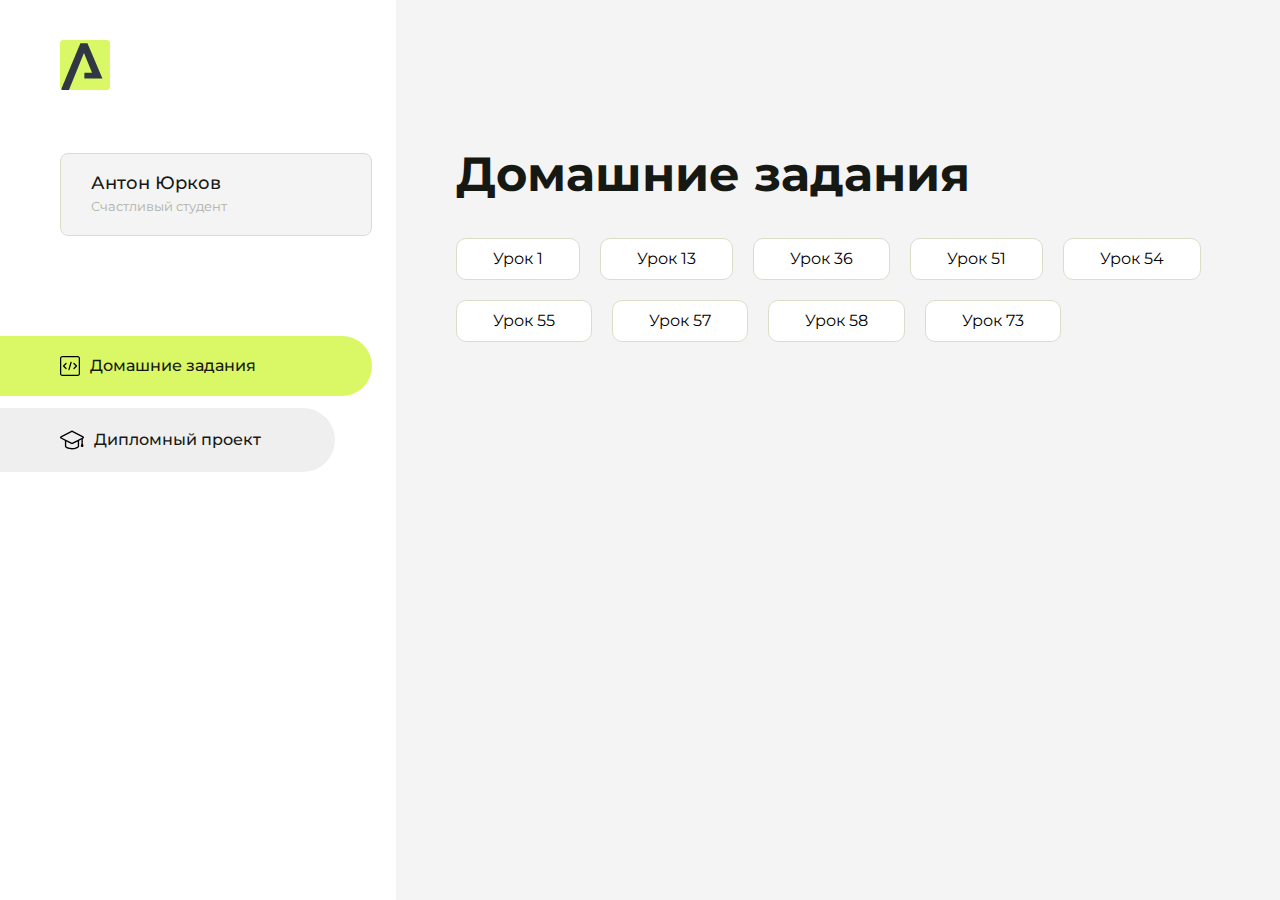
==== index.html @ 783f37b5 "Update index.html" ====
<!DOCTYPE html>
<html lang="en">
<head>
    <meta charset="UTF-8">
    <meta name="viewport" content="width=device-width, initial-scale=1.0">
    <title>Домашняя работа</title>
    <link rel="shortcut icon" href="src/logo.ico" type="image/x-icon">
    <link rel="preconnect" href="https://fonts.googleapis.com">
    <link rel="preconnect" href="https://fonts.gstatic.com" crossorigin>
    <link href="https://fonts.googleapis.com/css2?family=Montserrat:wght@400;500;700&family=Rubik:wght@500&display=swap"
          rel="stylesheet">
    <link rel="stylesheet" href="src/style.css">
</head>
<body id="body">
<div class="overlay" id="overlay"></div>
<div class="layout">
    <div class="burger" id="burger">
        <svg viewBox="0 0 24 24" fill="none" xmlns="http://www.w3.org/2000/svg">
            <g id="SVGRepo_bgCarrier" stroke-width="0"></g>
            <g id="SVGRepo_tracerCarrier" stroke-linecap="round" stroke-linejoin="round"></g>
            <g id="SVGRepo_iconCarrier">
                <path d="M4 18L20 18" stroke="#DAF765" stroke-width="2" stroke-linecap="round"></path>
                <path d="M4 12L20 12" stroke="#DAF765" stroke-width="2" stroke-linecap="round"></path>
                <path d="M4 6L20 6" stroke="#DAF765" stroke-width="2" stroke-linecap="round"></path>
            </g>
        </svg>
    </div>
    <aside class="sidebar" id="sidebar">
        <div class="sidebar__inner">
            <div class="logo">
                <svg width="50" height="50" viewBox="0 0 50 50" fill="none" xmlns="http://www.w3.org/2000/svg">
                    <g clip-path="url(#clip0_513_74730)">
                        <path d="M46.17 -0.257004H3.83C1.57281 -0.257004 -0.257 1.57281 -0.257 3.83V46.17C-0.257 48.4272 1.57281 50.257 3.83 50.257H46.17C48.4272 50.257 50.257 48.4272 50.257 46.17V3.83C50.257 1.57281 48.4272 -0.257004 46.17 -0.257004Z"
                              fill="#DAF765"/>
                        <path d="M24.375 38.4H42.461L27.441 3.1585H20.4355C20.4355 3.1585 6.7895 35.881 1.1945 49.294C2.015 50.0275 3.0945 50.257 3.6945 50.257H8.8445L23.954 13.07L32.0465 32.8285H24.375V38.4Z"
                              fill="#323843"/>
                    </g>
                    <defs>
                        <clipPath id="clip0_513_74730">
                            <rect width="50" height="50" fill="white"/>
                        </clipPath>
                    </defs>
                </svg>
            </div>
            <div class="sidebar__user">
                <div class="sidebar__name">Антон Юрков</div>
                <div class="sidebar__text">Счастливый студент</div>
            </div>
            <div class="sidebar__tabs">
                <div class="sidebar__item">
                    <button class="sidebar__button active" id="tasks">
                        <svg xmlns="http://www.w3.org/2000/svg" width="20" height="20" viewBox="0 0 20 20" fill="none">
                            <g clip-path="url(#clip0_704_74543)">
                                <path d="M17.7083 20H2.29167C1.0275 20 0 18.9725 0 17.7083V2.29167C0 1.0275 1.0275 0 2.29167 0H17.7083C18.9725 0 20 1.0275 20 2.29167V17.7083C20 18.9725 18.9725 20 17.7083 20ZM2.29167 1.25C1.7175 1.25 1.25 1.7175 1.25 2.29167V17.7083C1.25 18.2825 1.7175 18.75 2.29167 18.75H17.7083C18.2825 18.75 18.75 18.2825 18.75 17.7083V2.29167C18.75 1.7175 18.2825 1.25 17.7083 1.25H2.29167Z"
                                      fill="black"/>
                                <path d="M6.04167 13.125C5.88167 13.125 5.72167 13.0642 5.6 12.9417L3.1 10.4417C2.85583 10.1975 2.85583 9.80167 3.1 9.5575L5.6 7.0575C5.84417 6.81333 6.24 6.81333 6.48417 7.0575C6.72833 7.30167 6.72833 7.6975 6.48417 7.94167L4.42583 10L6.48417 12.0583C6.72833 12.3025 6.72833 12.6983 6.48417 12.9425C6.36167 13.0642 6.20167 13.125 6.04167 13.125Z"
                                      fill="black"/>
                                <path d="M8.95833 14.1667C8.9 14.1667 8.84 14.1583 8.78167 14.1417C8.45083 14.0442 8.26083 13.6967 8.35833 13.3658L10.4417 6.28251C10.5392 5.95084 10.8892 5.76417 11.2175 5.85917C11.5483 5.95667 11.7383 6.30417 11.6408 6.63501L9.5575 13.7183C9.47833 13.9908 9.22833 14.1667 8.95833 14.1667Z"
                                      fill="black"/>
                                <path d="M13.9583 13.125C13.7983 13.125 13.6383 13.0642 13.5167 12.9417C13.2725 12.6975 13.2725 12.3017 13.5167 12.0575L15.575 9.99916L13.5167 7.94083C13.2725 7.69666 13.2725 7.30083 13.5167 7.05666C13.7608 6.81249 14.1567 6.81249 14.4008 7.05666L16.9008 9.55666C17.145 9.80083 17.145 10.1967 16.9008 10.4408L14.4008 12.9408C14.2783 13.0642 14.1183 13.125 13.9583 13.125Z"
                                      fill="black"/>
                            </g>
                            <defs>
                                <clipPath id="clip0_704_74543">
                                    <rect width="20" height="20" fill="white"/>
                                </clipPath>
                            </defs>
                        </svg>
                        <span>Домашние задания</span></button>
                </div>
                <div class="sidebar__item">
                    <button class="sidebar__button" id="diplom">
                        <svg xmlns="http://www.w3.org/2000/svg" width="24" height="24" viewBox="0 0 24 24" fill="none">
                            <g clip-path="url(#clip0_704_74553)">
                                <path d="M23.2628 10.5971C23.7176 10.365 24 9.90375 24 9.39337C24 8.883 23.7176 8.42175 23.2628 8.18962L12.6135 2.75362C12.2291 2.55824 11.7705 2.55787 11.3854 2.75399L0.736875 8.19C0.282375 8.42175 0 8.883 0 9.39337C0 9.90375 0.282375 10.365 0.736875 10.5971L4.89038 12.7177V18.2074C4.89038 19.8154 8.412 21.393 12 21.393C15.5884 21.393 19.1096 19.815 19.1096 18.2074V12.7174L21.4609 11.517V15.8017L20.901 17.2305C20.7409 17.6389 20.7934 18.0994 21.0405 18.4616C21.2876 18.8246 21.6979 19.041 22.1366 19.041C22.5754 19.041 22.9852 18.8246 23.2324 18.462C23.4795 18.099 23.532 17.6385 23.3719 17.2301L22.8124 15.8021V10.827L23.2628 10.5971ZM17.7623 18.1721C17.6198 18.6375 15.3491 20.0419 12 20.0419C8.65088 20.0419 6.38025 18.6375 6.2415 18.2074V12.3037L6.23887 12.3019C6.23812 12.057 6.1065 11.8207 5.87325 11.7019L1.3515 9.39337L12 3.95737L22.6489 9.39337L12 14.8294L5.87325 11.7019C5.54063 11.5331 4.6695 11.6674 4.5 12C4.33012 12.3322 4.55813 12.5479 4.89038 12.7177L11.3857 16.0331C11.5781 16.1314 11.7889 16.1805 12 16.1805C12.2107 16.1805 12.4222 16.1314 12.6146 16.0331L17.7593 13.407L17.7623 18.1721Z"
                                      fill="black"/>
                            </g>
                            <defs>
                                <clipPath id="clip0_704_74553">
                                    <rect width="24" height="24" fill="white"/>
                                </clipPath>
                            </defs>
                        </svg>
                        <span>Дипломный проект</span></button>
                </div>
            </div>
        </div>

    </aside>
    <div class="content">
        <div class="container">
            <div class="content__block" id="tasksBlock">
                <div class="content__title">Домашние задания</div>
                <ul class="content__list">
                    <li class="content__list-item">
                        <a href="lesson1/index.html">Урок 1</a>
                    </li>
                    <li class="content__list-item">
                        <a href="lesson13/index.html">Урок 13</a>
                    </li>
                    <li class="content__list-item">
                        <a href="lesson36/index.html">Урок 36</a>
                    </li>
                    <li class="content__list-item">
                        <a href="lesson51/index.html">Урок 51</a>
                    </li>
                    <li class="content__list-item">
                        <a href="lesson54/index.html">Урок 54</a>
                    </li>
                    <li class="content__list-item">
                        <a href="lesson55/index.html">Урок 55</a>
                    </li>
                    <li class="content__list-item">
                        <a href="lesson57/index.html">Урок 57</a>
                    </li>
                    <li class="content__list-item">
                        <a href="lesson58/index.html">Урок 58</a>
                    </li>
                    <li class="content__list-item">
                        <a href="lesson73/index.html">Урок 73</a>
                    </li>
                </ul>
            </div>
            <div class="content__block hidden" id="diplomBlock">
                <div class="content__title">Дипломный проект</div>
                <div class="content__list-diplom">
                    <a href="ПАПКА-С-НОМЕРОМ-УРОКА">Ссылка на ДЗ</a>
                </div>
                <div class="content__decor">
                    <div class="content__decor-text">Давай проверим, чему ты научился!</div>
                    <div class="content__decor-img">
                        <img src="src/decor.png" alt="decor">
                    </div>
                </div>
            </div>
        </div>
    </div>
</div>
<script src="src/index.js"></script>
</body>
</html>
---- src/style.css ----
*{padding: 0;margin: 0;border: 0;}
*,*:before,*:after{-webkit-box-sizing: border-box;box-sizing: border-box;}
:focus,:active{outline: none;}
a:focus,a:active{outline: none;}
nav,footer,header,aside{display: block;}
html,body{
    height:100%;width:100%;
    font-size:100%;line-height:1;-ms-text-size-adjust:100%;-moz-text-size-adjust:100%;-webkit-text-size-adjust:100%;}
input,button,textarea{font-family:inherit;}
input::-ms-clear{display: none;}
button{cursor: pointer;}
button::-moz-focus-inner{padding:0;border:0;}
a,a:visited{text-decoration: none;}
a:hover{text-decoration: none;}
ul li{list-style: none;}
img{vertical-align: top;}
h1,h2,h3,h4,h5,h6{font-size:inherit;font-weight: inherit;}
a{color:inherit;}



body {
    font-family: "Montserrat",SansSerif;
    color: black;
}

body.overflow {
    overflow: hidden;
}



.layout {
    display: -webkit-box;
    display: -ms-flexbox;
    display: flex;
    min-height: 100vh;
}

.sidebar {
    padding: 40px 24px 40px 0;
    -ms-flex-negative: 0;
    flex-shrink: 0;
    background-color: white;
}



.content {
    -webkit-box-flex: 1;
    -ms-flex-positive: 1;
    flex-grow: 1;
    background-color: #F4F4F4;
}

.container {
    display: -webkit-box;
    display: -ms-flexbox;
    display: flex;
    -webkit-box-orient: vertical;
    -webkit-box-direction: normal;
    -ms-flex-direction: column;
    flex-direction: column;
    -webkit-box-pack: center;
    -ms-flex-pack: center;
    justify-content: center;
    -webkit-box-align: center;
    -ms-flex-align: center;
    align-items: center;
    padding: 150px 60px 80px 60px;
}


.logo {
    margin-left: 60px;
    margin-bottom: 60px;
}

.sidebar__user {
    background-color: #F4F4F4;
    padding: 20px 30px;
    margin-left: 60px;
    margin-bottom: 100px;
    border-radius: 8px;
    border: 1px solid #DADEC9;
}

.sidebar__name {
    color:#161814;
    font-size: 18px;
    font-weight: 500;
    margin-bottom: 6px;
}

.sidebar__text {
    color: #AFB1A7;
    font-size: 13px;
    font-weight: 400;
    line-height: 130%; /* 16.9px */
}

.sidebar__item {
    width: 372px;
}

.sidebar__button {
    display: -webkit-box;
    display: -ms-flexbox;
    display: flex;
    -webkit-box-align: center;
    -ms-flex-align: center;
    align-items: center;
    gap: 10px;
    padding: 20px 60px;
    margin-bottom: 12px;
    border-radius: 0px 100px 100px 0px;
    -webkit-transition: all .5s;
    -o-transition: all .5s;
    transition: all .5s;
    cursor: pointer;
    width: 90%;
    color:#161814;
    font-size: 16px;
    font-weight: 500;
}

.sidebar__button.active , .sidebar__button:hover {
    width: 100%;
    background-color: #DAF765;
}


.content__title {
    color: #161814;
    font-size: 48px;
    font-weight: 700;
    margin-bottom: 40px;
}

.content__list {
    display: -webkit-box;
    display: -ms-flexbox;
    display: flex;
    -webkit-box-align: center;
    -ms-flex-align: center;
    align-items: center;
    -ms-flex-wrap: wrap;
    flex-wrap: wrap;
    gap: 20px;
}



.content__list-item  {
    cursor: pointer;
    padding: 12px 18px;
    background-color: #fff;
    border-radius: 10px;
    border: 1px solid #DADEC9;
    -webkit-transition: all .3s;
    -o-transition: all .3s;
    transition: all .3s;
}

.content__list-item:hover,.content__list-diplom:hover {
    background-color: #AFB1A7;
}

li a {
    padding: 12px 18px;

}


.content__list-diplom {
    -webkit-transition: all .3s;
    -o-transition: all .3s;
    transition: all .3s;
    display: inline-block;
    padding: 12px 18px;
    background-color: #fff;
    border-radius: 10px;
    border: 1px solid #DADEC9;
}

.content__decor {
    display: -webkit-box;
    display: -ms-flexbox;
    display: flex;
    -webkit-box-align: center;
    -ms-flex-align: center;
    align-items: center;
}

.content__decor-text {
    color:#BEDD44;
    font-size: 36px;
    font-weight: 700;
    line-height: 110%; /* 39.6px */
}

.content__block {
    max-width: 1200px;
}

.content__block.hidden {
    display: none;
}

.content__decor-img img{
    width: 100%;
}

.burger {
    display: none;
    padding: 5px;
    position: fixed;
    top: 3%;
    right: 7%;
    width: 40px;
    height: 40px;
    background-color: #161814;
    border-radius: 50%;
    z-index: 10;
    border: 1px solid #DAF765;
}

@media (max-width: 768px) {
    .burger {
        display: block;
    }

    .sidebar {
        -webkit-transition: all .3s;
        -o-transition: all .3s;
        transition: all .3s;
        -webkit-transform: translateX(-100%);
        -ms-transform: translateX(-100%);
        transform: translateX(-100%);
        position: fixed;
        top: 0;
        left: 0;
        bottom: 0;
        z-index: 5;
    }

    .sidebar.show {
        -webkit-transform: translateX(0%);
        -ms-transform: translateX(0%);
        transform: translateX(0%);
    }

    .overlay {
        opacity: 0;
        pointer-events: none;
        -webkit-transition: all .3s;
        -o-transition: all .3s;
        transition: all .3s;
        position: absolute;
        top: 0;
        right: 0;
        left: 0;
        bottom: 0;
        z-index: 3;
        background-color: #000000e0;
    }

    .overlay.show {
        opacity: 1;
        pointer-events: all;
    }

    .container {
        padding: 40px 20px;
        min-height: 100%;
    }

    .content__decor {
        margin-top: 20px;
        -webkit-box-orient: vertical;
        -webkit-box-direction: normal;
        -ms-flex-direction: column;
        flex-direction: column;
    }
}

@media (max-width: 400px) {
    .sidebar__user {
        margin-left: 0;
    }
}
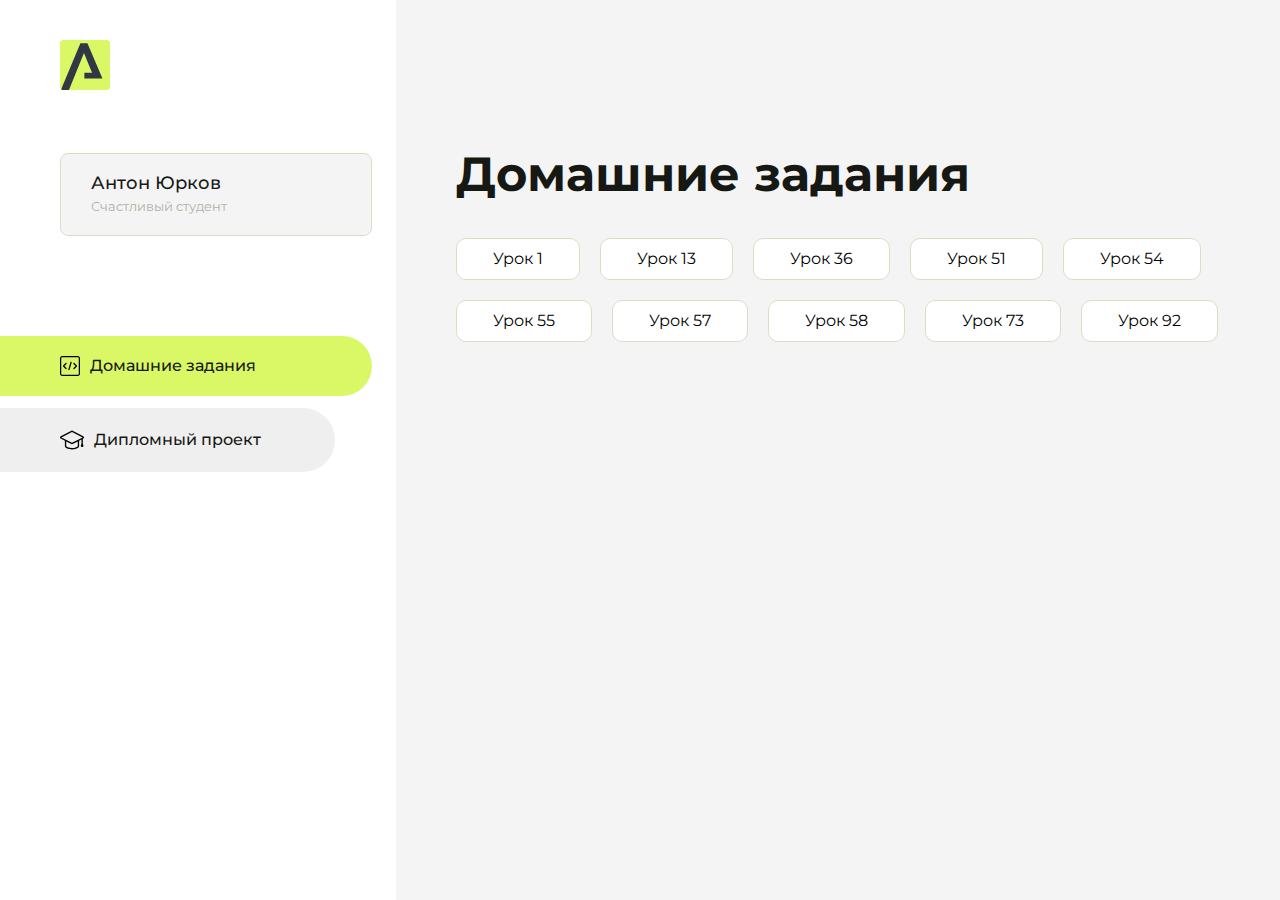
==== commit 10d1a79e: "Update index.html" ====
--- a/index.html
+++ b/index.html
@@ -119,6 +119,9 @@
                     <li class="content__list-item">
                         <a href="lesson73/index.html">Урок 73</a>
                     </li>
+                    <li class="content__list-item">
+                        <a href="lesson92/index.html">Урок 92</a>
+                    </li>
                 </ul>
             </div>
             <div class="content__block hidden" id="diplomBlock">
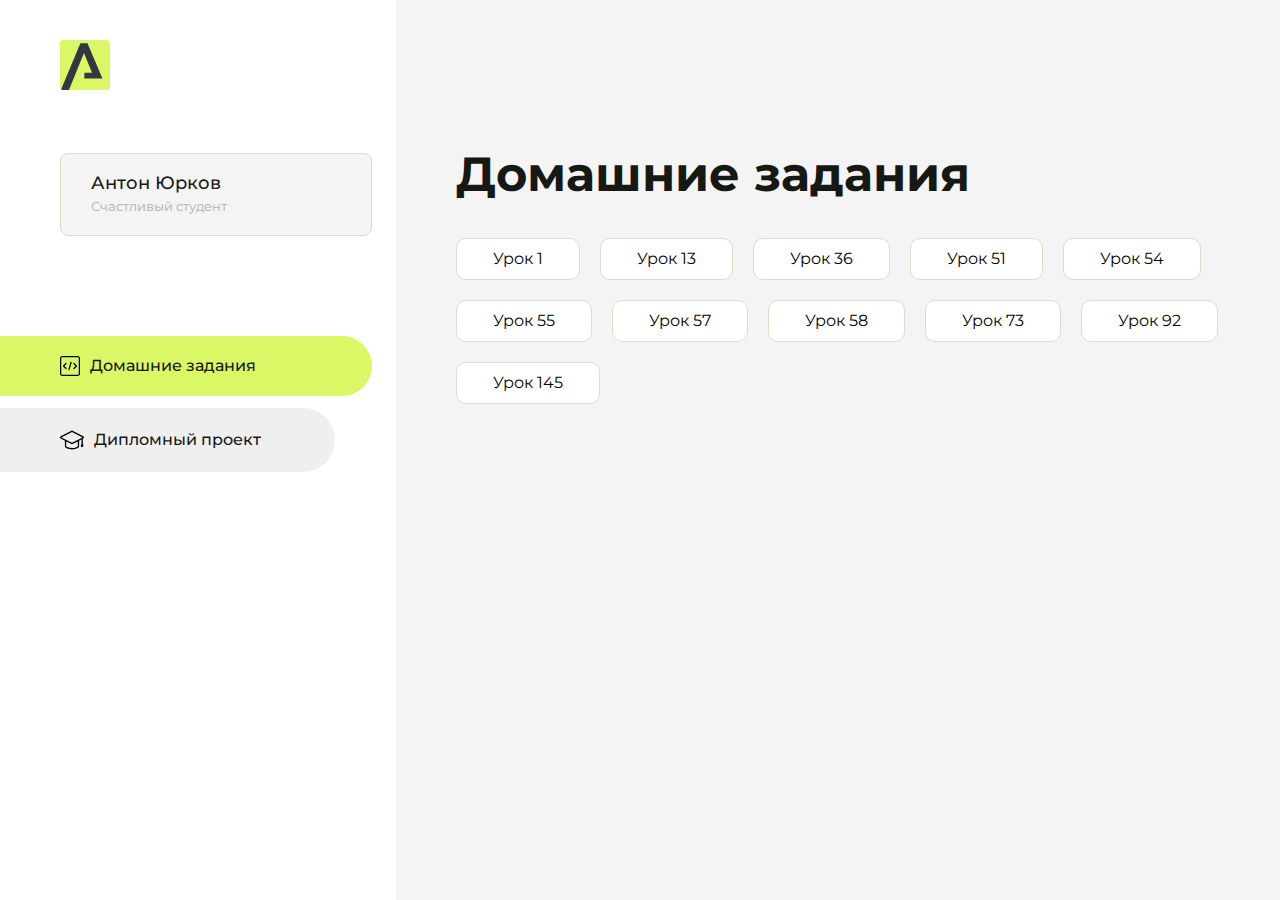
==== commit 4969899e: "Update index.html" ====
--- a/index.html
+++ b/index.html
@@ -122,6 +122,9 @@
                     <li class="content__list-item">
                         <a href="lesson92/index.html">Урок 92</a>
                     </li>
+                    <li class="content__list-item">
+                        <a href="lesson145/index.html">Урок 145</a>
+                    </li>
                 </ul>
             </div>
             <div class="content__block hidden" id="diplomBlock">
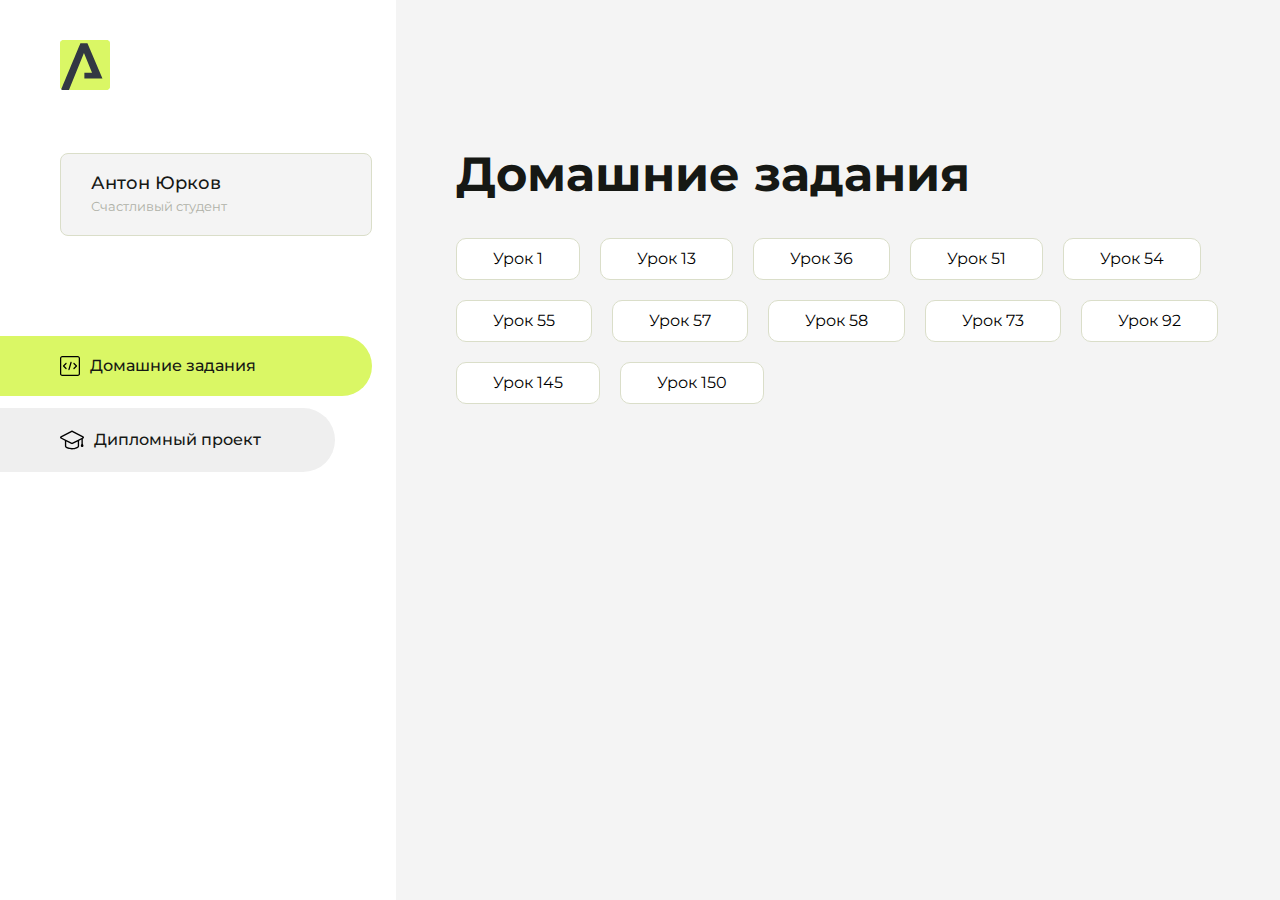
==== commit 00a2e8e2: "Update index.html" ====
--- a/index.html
+++ b/index.html
@@ -125,6 +125,9 @@
                     <li class="content__list-item">
                         <a href="lesson145/index.html">Урок 145</a>
                     </li>
+                    <li class="content__list-item">
+                        <a href="lesson150/index.html">Урок 150</a>
+                    </li>
                 </ul>
             </div>
             <div class="content__block hidden" id="diplomBlock">
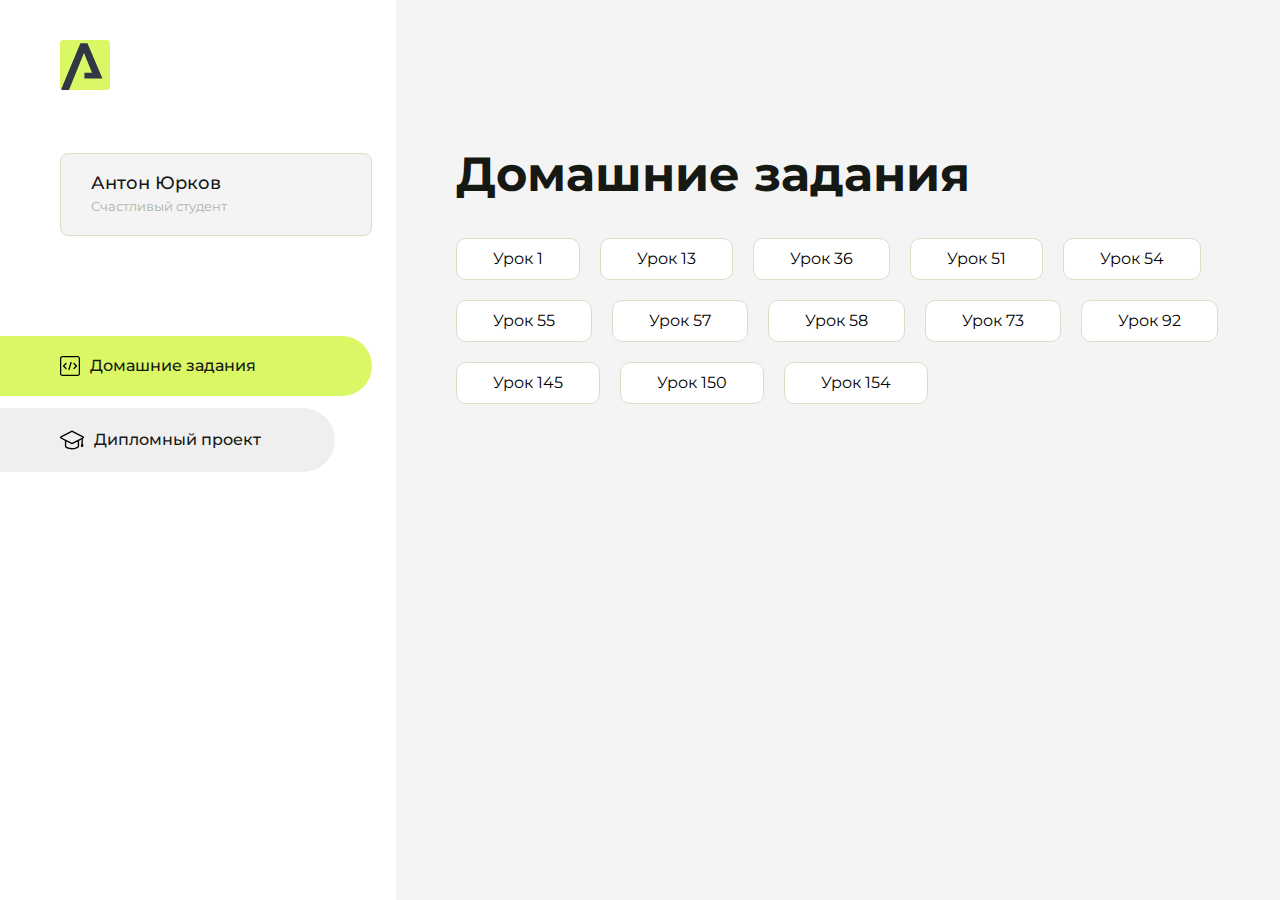
==== commit 326c9c3c: "Update index.html" ====
--- a/index.html
+++ b/index.html
@@ -128,6 +128,9 @@
                     <li class="content__list-item">
                         <a href="lesson150/index.html">Урок 150</a>
                     </li>
+                    <li class="content__list-item">
+                        <a href="lesson154/index.html">Урок 154</a>
+                    </li>
                 </ul>
             </div>
             <div class="content__block hidden" id="diplomBlock">
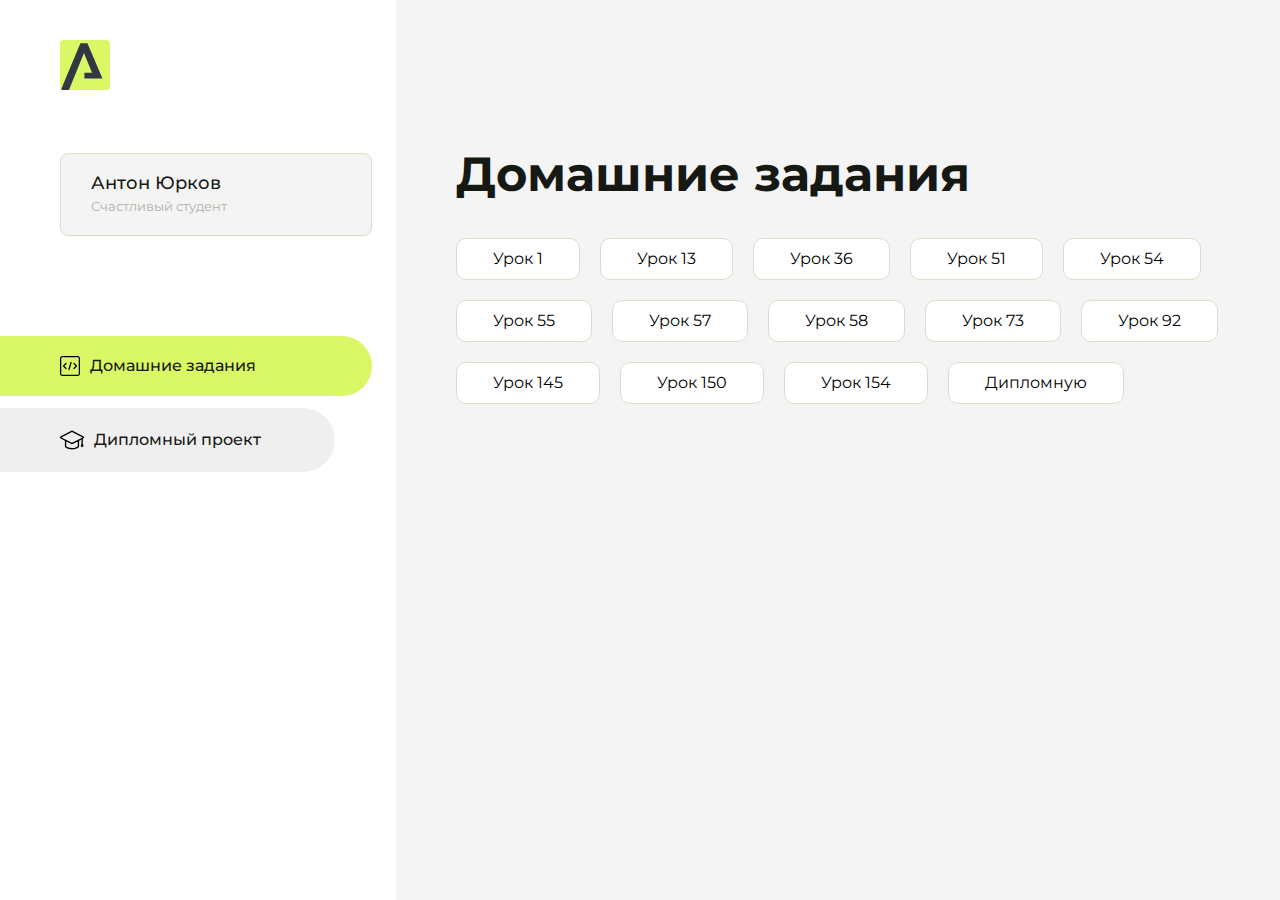
==== commit 01044a6e: "Update index.html" ====
--- a/index.html
+++ b/index.html
@@ -131,6 +131,9 @@
                     <li class="content__list-item">
                         <a href="lesson154/index.html">Урок 154</a>
                     </li>
+                    <li class="content__list-item">
+                        <a href="california/index.html">Дипломную</a>
+                    </li>
                 </ul>
             </div>
             <div class="content__block hidden" id="diplomBlock">
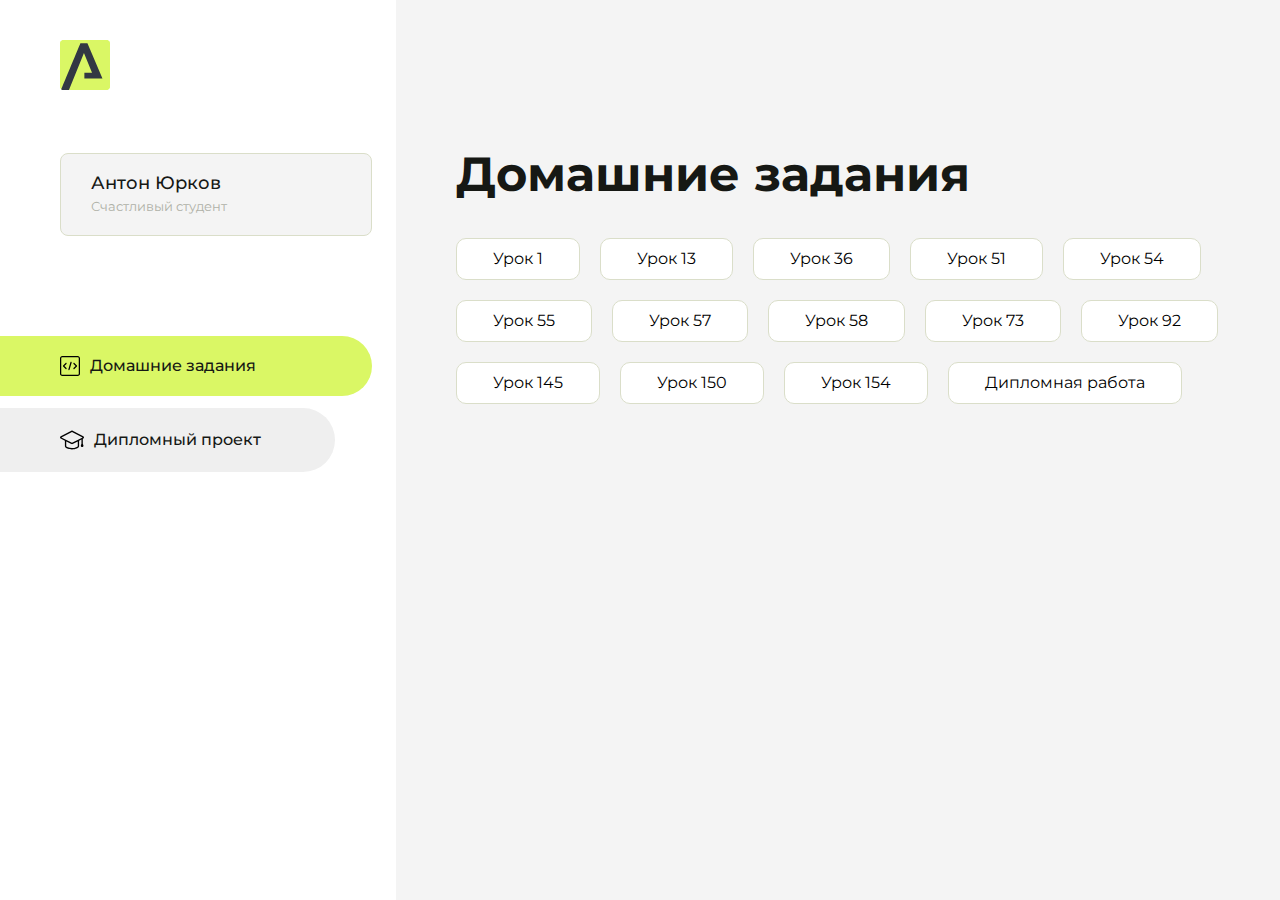
==== commit a5c47243: "Update index.html" ====
--- a/index.html
+++ b/index.html
@@ -132,7 +132,7 @@
                         <a href="lesson154/index.html">Урок 154</a>
                     </li>
                     <li class="content__list-item">
-                        <a href="california/index.html">Дипломную</a>
+                        <a href="california/index.html">Дипломная работа</a>
                     </li>
                 </ul>
             </div>
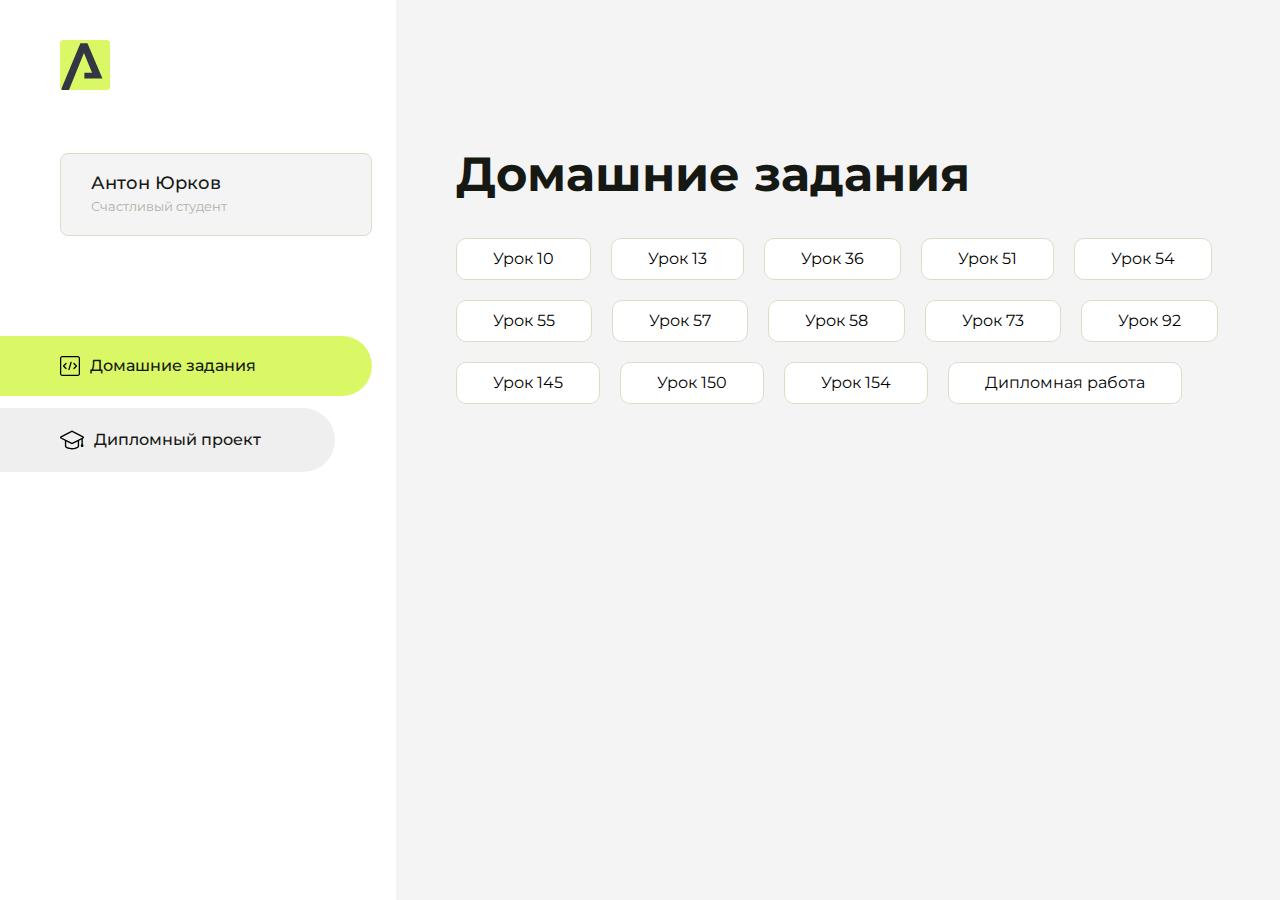
==== commit fe401191: "Update index.html" ====
--- a/index.html
+++ b/index.html
@@ -93,7 +93,7 @@
                 <div class="content__title">Домашние задания</div>
                 <ul class="content__list">
                     <li class="content__list-item">
-                        <a href="lesson1/index.html">Урок 1</a>
+                        <a href="lesson10/index.html">Урок 10</a>
                     </li>
                     <li class="content__list-item">
                         <a href="lesson13/index.html">Урок 13</a>
